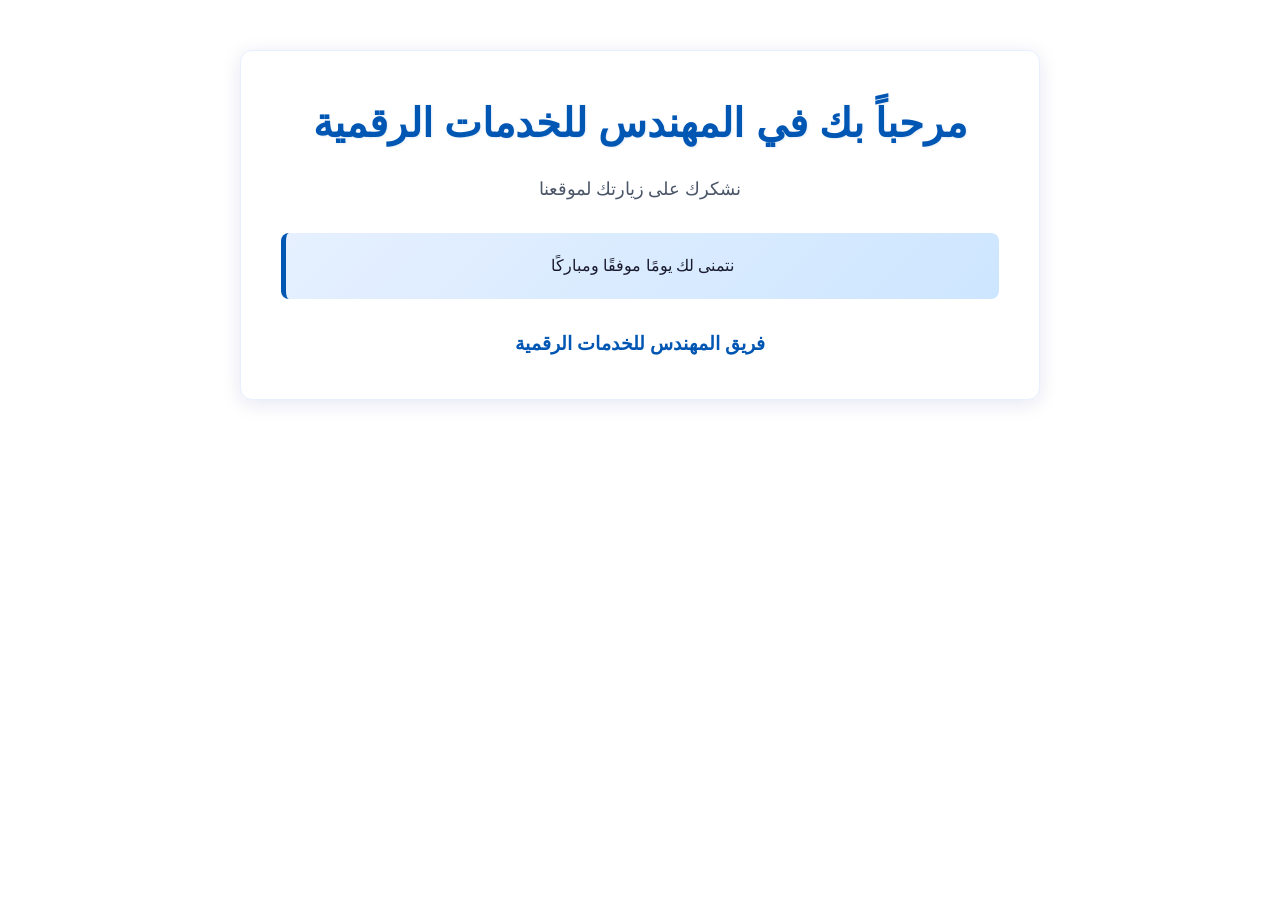
==== index.html @ 98eb124d "Update to index.html" ====
<!DOCTYPE html>
<html lang="ar" dir="rtl">
<head>
    <meta charset="UTF-8">
    <meta name="viewport" content="width=device-width, initial-scale=1.0">
    <title>الاتصال بنجاح</title>
    <style>
        * {
            margin: 0;
            padding: 0;
            box-sizing: border-box;
        }
        body {
            font-family: 'Segoe UI', Tahoma, Geneva, Verdana, sans-serif;
            background-color: #ffffff;
            color: #1a1a2e;
            line-height: 1.6;
            padding: 50px 20px;
        }
        .container {
            max-width: 800px;
            margin: 0 auto;
            background-color: #ffffff;
            border-radius: 12px;
            box-shadow: 0 4px 20px rgba(0, 0, 139, 0.1);
            padding: 40px;
            text-align: center;
            border: 1px solid #e6f0ff;
        }
        h1 {
            color: #0056b3;
            font-size: 2.5rem;
            margin-bottom: 20px;
            text-shadow: 1px 1px 2px rgba(0, 86, 179, 0.1);
        }
        .subtitle {
            color: #4a5568;
            font-size: 1.1rem;
            margin-bottom: 30px;
        }
        .welcome-message {
            background: linear-gradient(135deg, #e6f0ff 0%, #cde6ff 100%);
            border-left: 5px solid #0056b3;
            padding: 20px;
            border-radius: 8px;
            margin: 20px 0;
        }
        .signature {
            color: #0056b3;
            font-weight: bold;
            font-size: 1.2rem;
            margin-top: 30px;
        }
    </style>
</head>
<body>
    <div class="container">
        <h1>مرحباً بك في المهندس للخدمات الرقمية</h1>
        <p class="subtitle">نشكرك على زيارتك لموقعنا</p>
        <div class="welcome-message">
            <p>نتمنى لك يومًا موفقًا ومباركًا</p>
        </div>
        <p class="signature">فريق المهندس للخدمات الرقمية</p>
    </div>
</body>
</html>
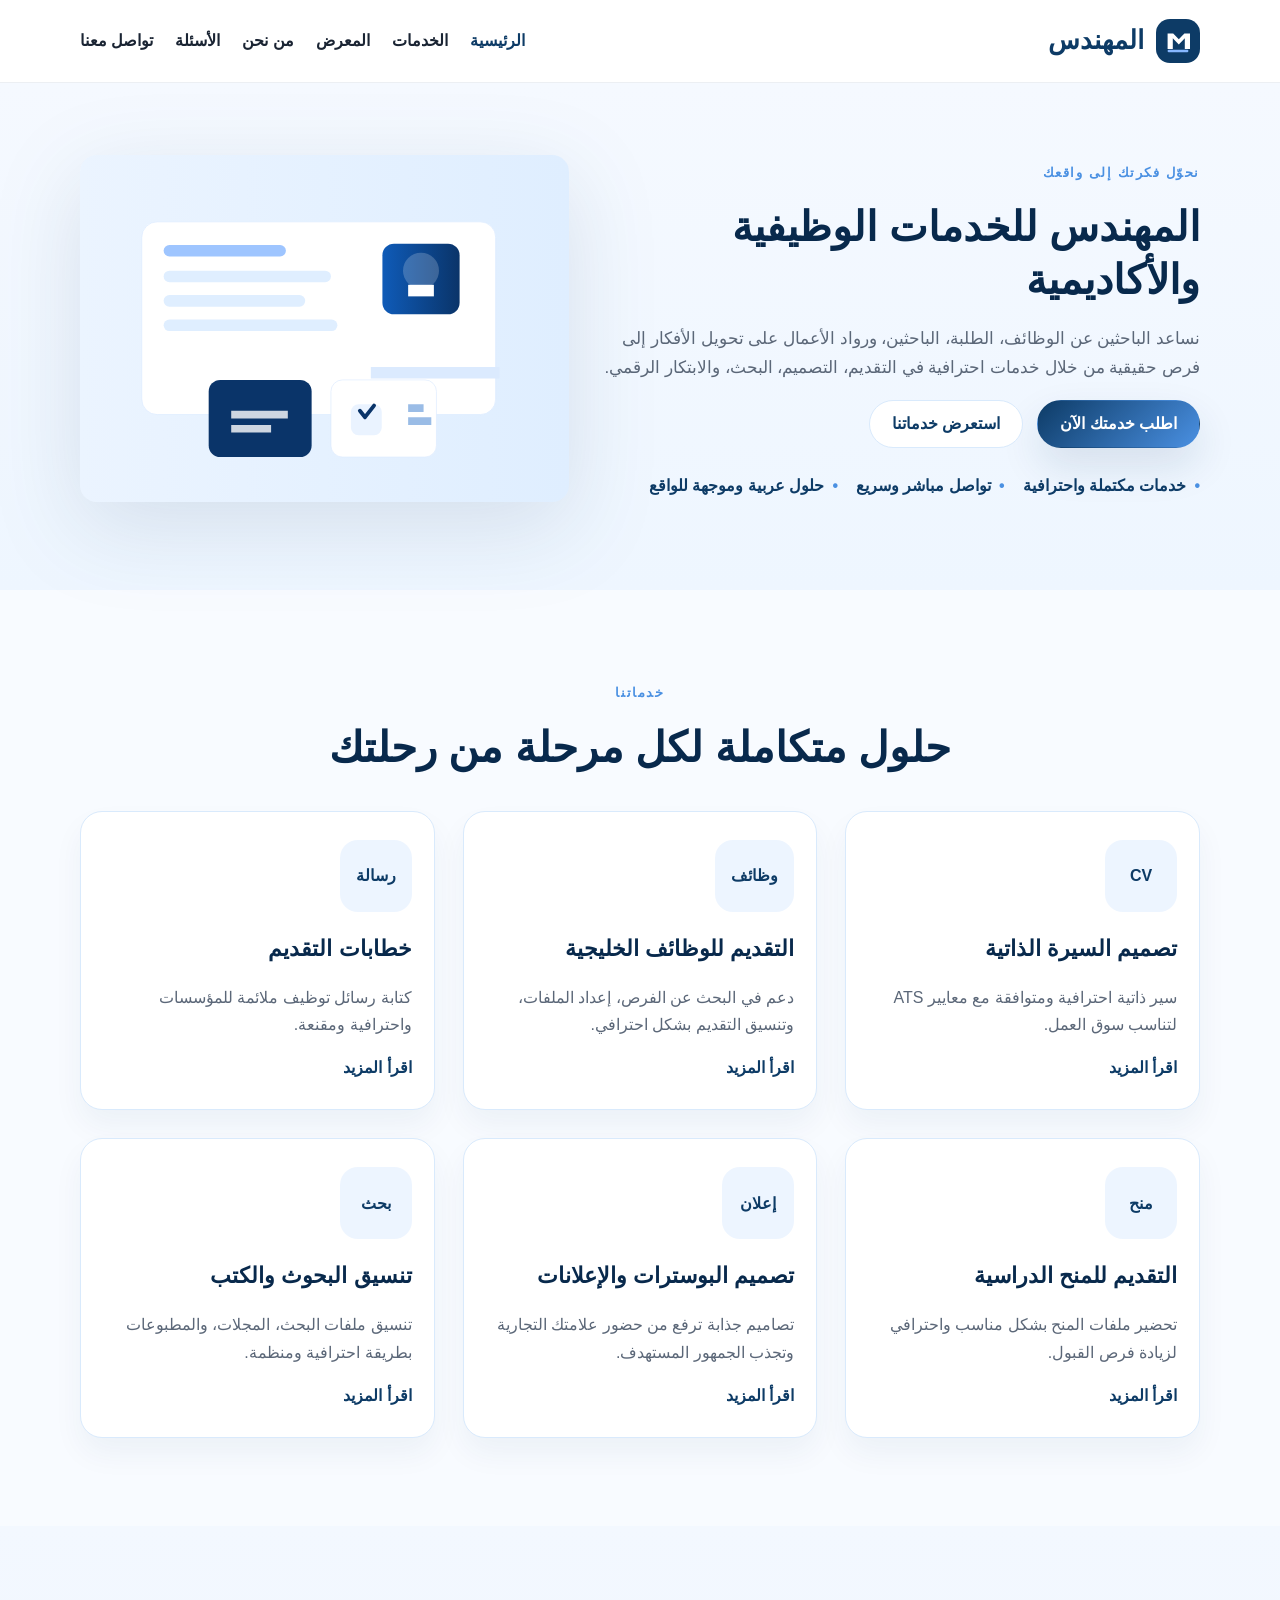
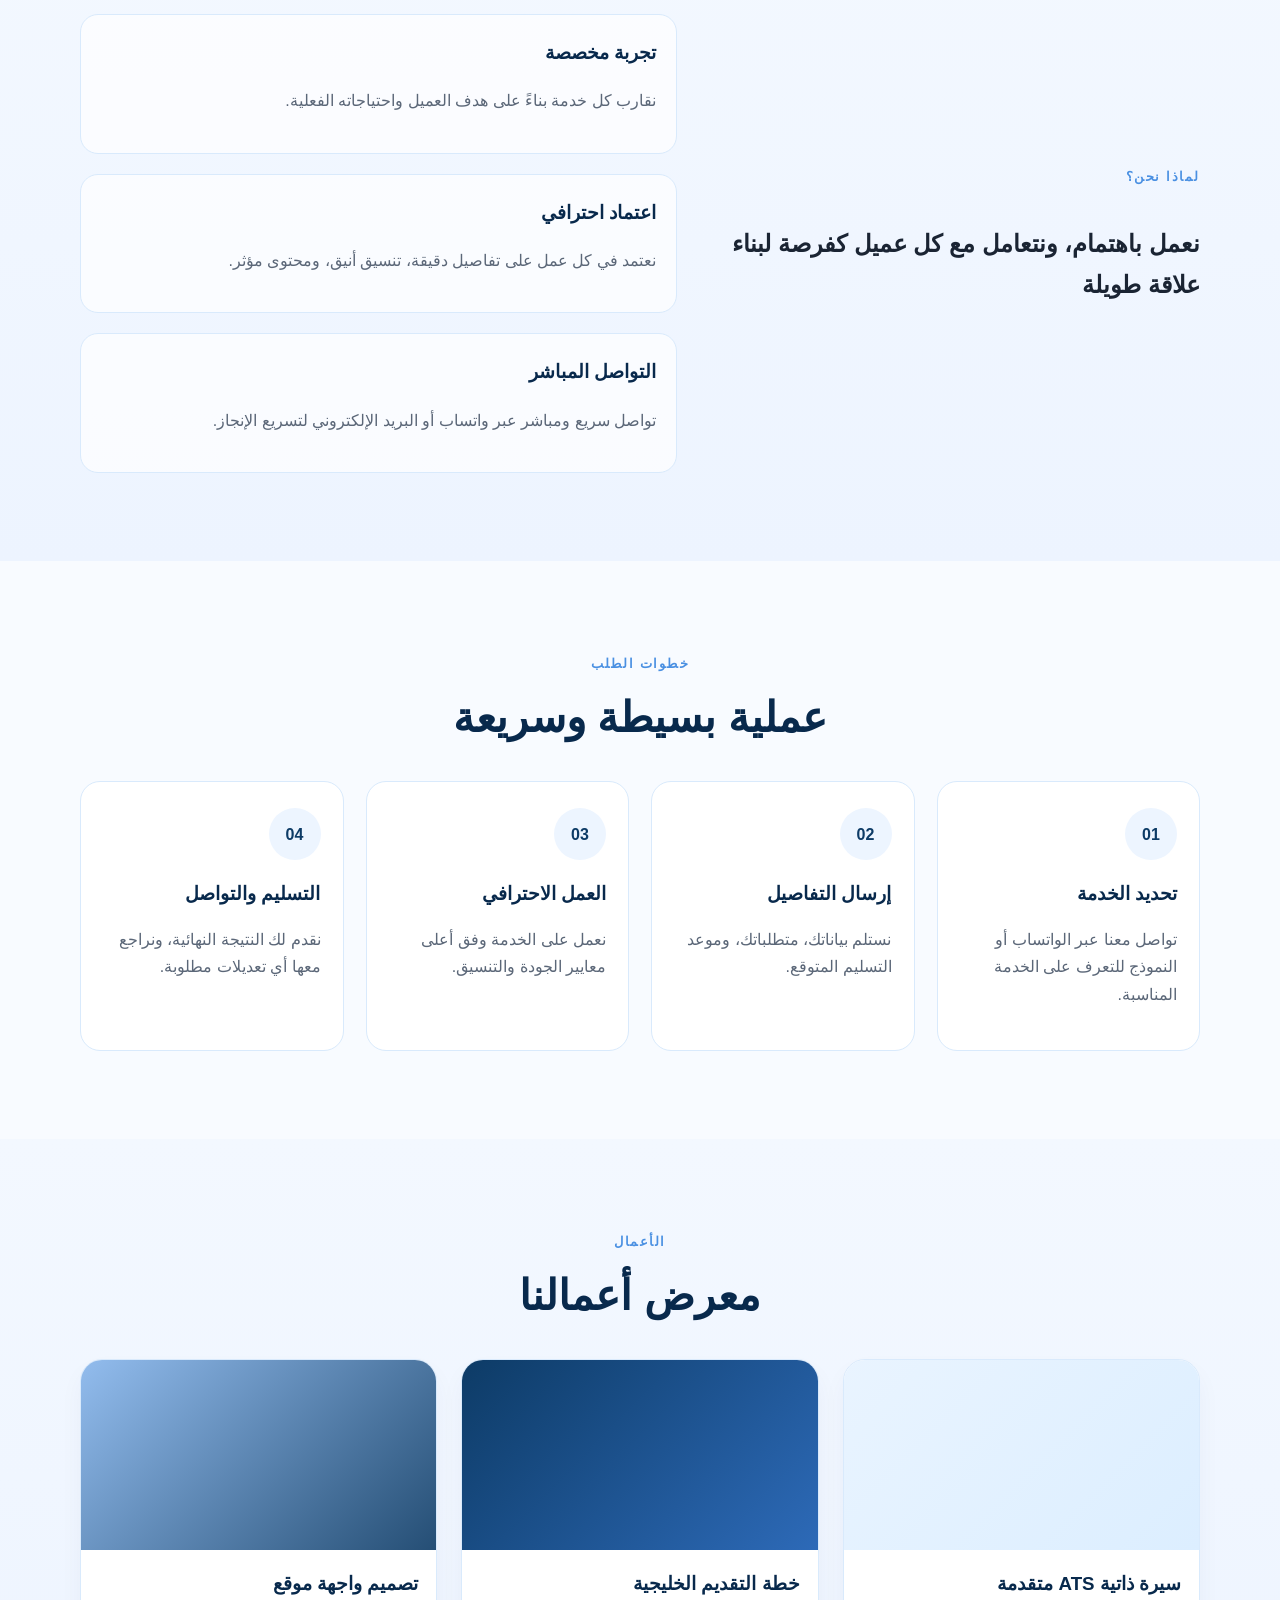
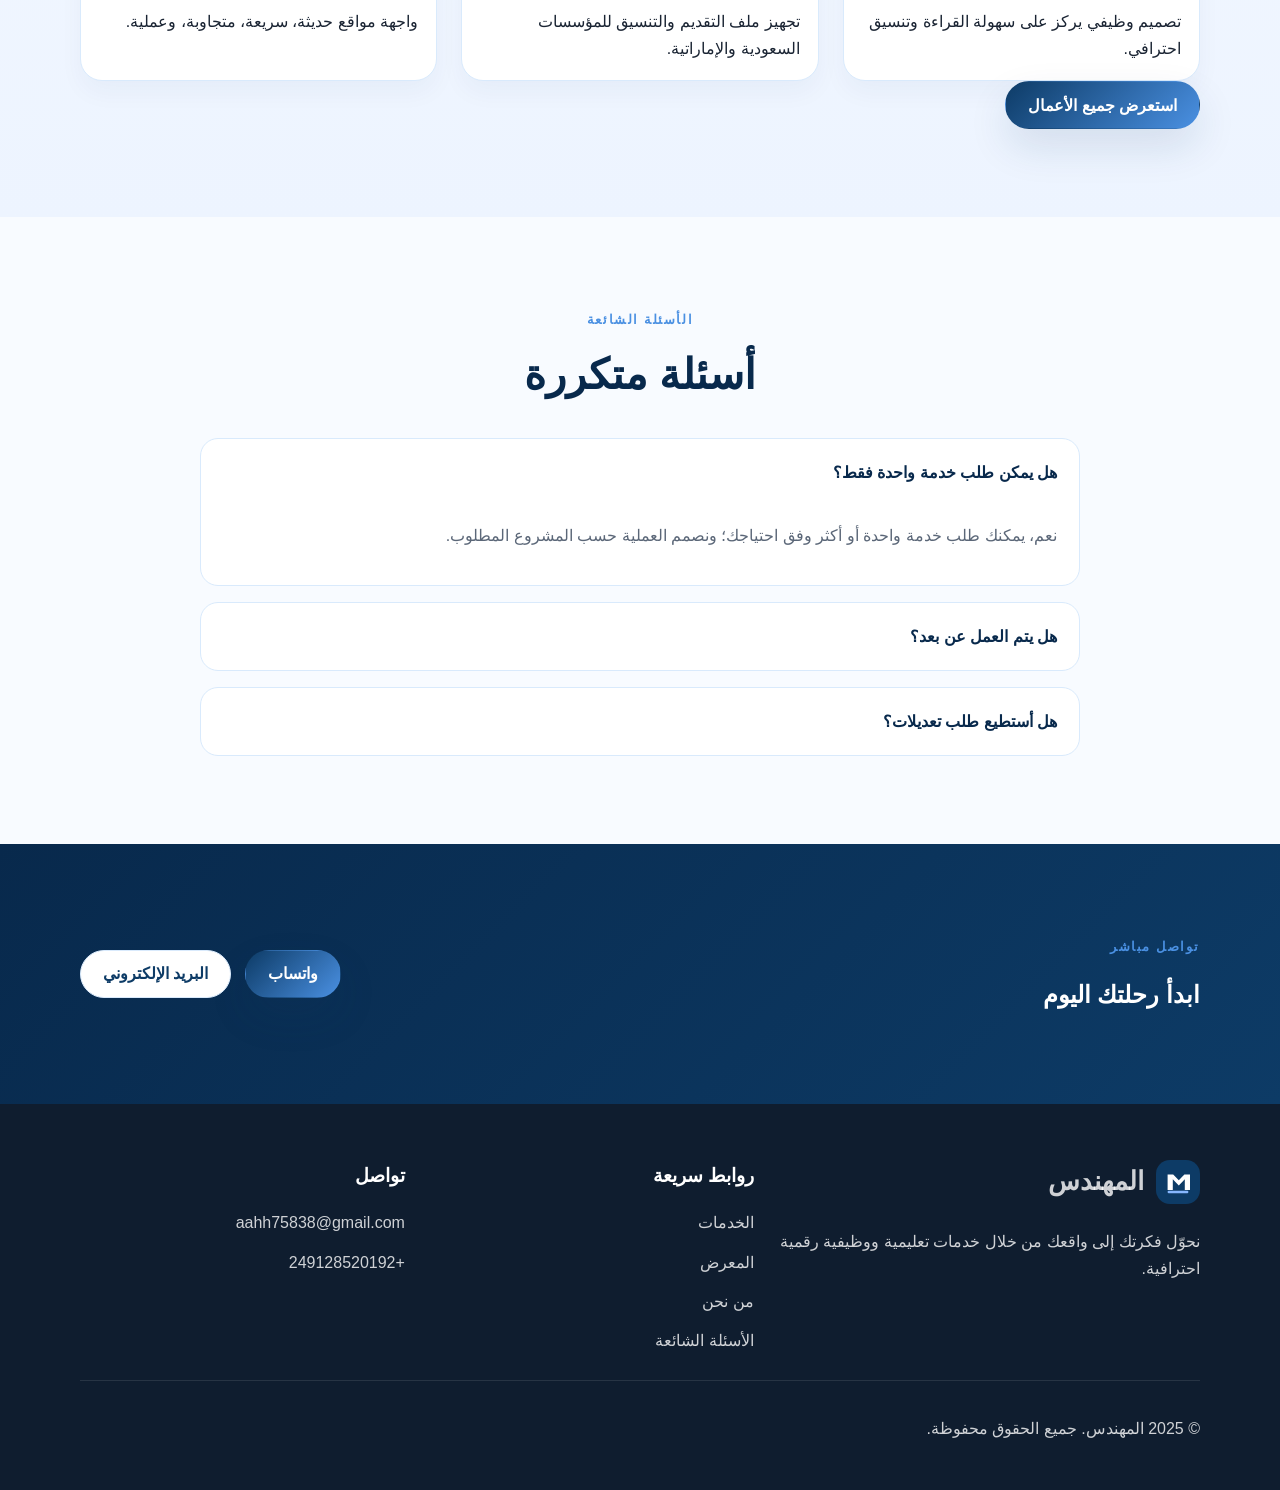
==== commit 1fd38a68: "Create Arabic business website Co-authored-by: Copilot <223556219+Copilot@users.noreply.github.com>" ====
--- a/index.html
+++ b/index.html
@@ -1,66 +1,283 @@
 <!DOCTYPE html>
 <html lang="ar" dir="rtl">
-<head>
-    <meta charset="UTF-8">
-    <meta name="viewport" content="width=device-width, initial-scale=1.0">
-    <title>الاتصال بنجاح</title>
-    <style>
-        * {
-            margin: 0;
-            padding: 0;
-            box-sizing: border-box;
-        }
-        body {
-            font-family: 'Segoe UI', Tahoma, Geneva, Verdana, sans-serif;
-            background-color: #ffffff;
-            color: #1a1a2e;
-            line-height: 1.6;
-            padding: 50px 20px;
-        }
-        .container {
-            max-width: 800px;
-            margin: 0 auto;
-            background-color: #ffffff;
-            border-radius: 12px;
-            box-shadow: 0 4px 20px rgba(0, 0, 139, 0.1);
-            padding: 40px;
-            text-align: center;
-            border: 1px solid #e6f0ff;
-        }
-        h1 {
-            color: #0056b3;
-            font-size: 2.5rem;
-            margin-bottom: 20px;
-            text-shadow: 1px 1px 2px rgba(0, 86, 179, 0.1);
-        }
-        .subtitle {
-            color: #4a5568;
-            font-size: 1.1rem;
-            margin-bottom: 30px;
-        }
-        .welcome-message {
-            background: linear-gradient(135deg, #e6f0ff 0%, #cde6ff 100%);
-            border-left: 5px solid #0056b3;
-            padding: 20px;
-            border-radius: 8px;
-            margin: 20px 0;
-        }
-        .signature {
-            color: #0056b3;
-            font-weight: bold;
-            font-size: 1.2rem;
-            margin-top: 30px;
-        }
-    </style>
-</head>
-<body>
-    <div class="container">
-        <h1>مرحباً بك في المهندس للخدمات الرقمية</h1>
-        <p class="subtitle">نشكرك على زيارتك لموقعنا</p>
-        <div class="welcome-message">
-            <p>نتمنى لك يومًا موفقًا ومباركًا</p>
-        </div>
-        <p class="signature">فريق المهندس للخدمات الرقمية</p>
-    </div>
-</body>
-</html>+  <head>
+    <meta charset="UTF-8" />
+    <meta name="viewport" content="width=device-width, initial-scale=1.0" />
+    <meta name="description" content="المهندس للخدمات الوظيفية والأكاديمية: تصميم السيرة الذاتية، التقديم للوظائف الخليجية، المنح الدراسية، المواقع الإلكترونية، الحلول الرقمية." />
+    <title>المهندس | الخدمات الوظيفية والأكاديمية</title>
+    <link rel="icon" type="image/svg+xml" href="./assets/favicon.svg" />
+    <link rel="stylesheet" href="./css/style.css" />
+  </head>
+  <body>
+    <header class="site-header">
+      <div class="container nav-wrap">
+        <a class="brand" href="./index.html" aria-label="العودة للصفحة الرئيسية">
+          <img src="./assets/logo-mark.svg" alt="شعار المهندس" />
+          <span>المهندس</span>
+        </a>
+
+        <button class="nav-toggle" type="button" aria-label="فتح القائمة" aria-expanded="false">
+          <span></span>
+          <span></span>
+          <span></span>
+        </button>
+
+        <nav class="main-nav" aria-label="التنقل الرئيسي">
+          <ul>
+            <li><a href="./index.html" class="active">الرئيسية</a></li>
+            <li><a href="./services.html">الخدمات</a></li>
+            <li><a href="./portfolio.html">المعرض</a></li>
+            <li><a href="./about.html">من نحن</a></li>
+            <li><a href="./faq.html">الأسئلة</a></li>
+            <li><a href="./contact.html">تواصل معنا</a></li>
+          </ul>
+        </nav>
+      </div>
+    </header>
+
+    <main>
+      <section class="hero section">
+        <div class="container hero-grid">
+          <div class="hero-copy">
+            <span class="eyebrow">نحوّل فكرتك إلى واقعك</span>
+            <h1>المهندس للخدمات الوظيفية والأكاديمية</h1>
+            <p>
+              نساعد الباحثين عن الوظائف، الطلبة، الباحثين، ورواد الأعمال على تحويل الأفكار إلى
+              فرص حقيقية من خلال خدمات احترافية في التقديم، التصميم، البحث، والابتكار الرقمي.
+            </p>
+            <div class="cta-row">
+              <a class="btn btn-primary" href="./contact.html">اطلب خدمتك الآن</a>
+              <a class="btn btn-secondary" href="./services.html">استعرض خدماتنا</a>
+            </div>
+            <ul class="hero-meta" aria-label="معلومات أساسية">
+              <li>خدمات مكتملة واحترافية</li>
+              <li>تواصل مباشر وسريع</li>
+              <li>حلول عربية وموجهة للواقع</li>
+            </ul>
+          </div>
+
+          <div class="hero-visual" aria-hidden="true">
+            <img src="./assets/hero-illustration.svg" alt="تمثيل بصري لخدمات المهندس" />
+          </div>
+        </div>
+      </section>
+
+      <section class="section">
+        <div class="container">
+          <div class="section-heading">
+            <span class="eyebrow">خدماتنا</span>
+            <h2>حلول متكاملة لكل مرحلة من رحلتك</h2>
+          </div>
+
+          <div class="services-grid">
+            <article class="service-card">
+              <div class="icon-box">CV</div>
+              <h3>تصميم السيرة الذاتية</h3>
+              <p>سير ذاتية احترافية ومتوافقة مع معايير ATS لتناسب سوق العمل.</p>
+              <a href="./cv-services.html">اقرأ المزيد</a>
+            </article>
+
+            <article class="service-card">
+              <div class="icon-box">وظائف</div>
+              <h3>التقديم للوظائف الخليجية</h3>
+              <p>دعم في البحث عن الفرص، إعداد الملفات، وتنسيق التقديم بشكل احترافي.</p>
+              <a href="./jobs.html">اقرأ المزيد</a>
+            </article>
+
+            <article class="service-card">
+              <div class="icon-box">رسالة</div>
+              <h3>خطابات التقديم</h3>
+              <p>كتابة رسائل توظيف ملائمة للمؤسسات واحترافية ومقنعة.</p>
+              <a href="./jobs.html">اقرأ المزيد</a>
+            </article>
+
+            <article class="service-card">
+              <div class="icon-box">منح</div>
+              <h3>التقديم للمنح الدراسية</h3>
+              <p>تحضير ملفات المنح بشكل مناسب واحترافي لزيادة فرص القبول.</p>
+              <a href="./scholarships.html">اقرأ المزيد</a>
+            </article>
+
+            <article class="service-card">
+              <div class="icon-box">إعلان</div>
+              <h3>تصميم البوسترات والإعلانات</h3>
+              <p>تصاميم جذابة ترفع من حضور علامتك التجارية وتجذب الجمهور المستهدف.</p>
+              <a href="./digital-solutions.html">اقرأ المزيد</a>
+            </article>
+
+            <article class="service-card">
+              <div class="icon-box">بحث</div>
+              <h3>تنسيق البحوث والكتب</h3>
+              <p>تنسيق ملفات البحث، المجلات، والمطبوعات بطريقة احترافية ومنظمة.</p>
+              <a href="./digital-solutions.html">اقرأ المزيد</a>
+            </article>
+          </div>
+        </div>
+      </section>
+
+      <section class="section alt-bg">
+        <div class="container why-us-grid">
+          <div>
+            <span class="eyebrow">لماذا نحن؟</span>
+            <h2>نعمل باهتمام، ونتعامل مع كل عميل كفرصة لبناء علاقة طويلة</h2>
+          </div>
+          <div class="feature-list">
+            <div class="feature-item">
+              <h3>تجربة مخصصة</h3>
+              <p>نقارب كل خدمة بناءً على هدف العميل واحتياجاته الفعلية.</p>
+            </div>
+            <div class="feature-item">
+              <h3>اعتماد احترافي</h3>
+              <p>نعتمد في كل عمل على تفاصيل دقيقة، تنسيق أنيق، ومحتوى مؤثر.</p>
+            </div>
+            <div class="feature-item">
+              <h3>التواصل المباشر</h3>
+              <p>تواصل سريع ومباشر عبر واتساب أو البريد الإلكتروني لتسريع الإنجاز.</p>
+            </div>
+          </div>
+        </div>
+      </section>
+
+      <section class="section">
+        <div class="container">
+          <div class="section-heading">
+            <span class="eyebrow">خطوات الطلب</span>
+            <h2>عملية بسيطة وسريعة</h2>
+          </div>
+
+          <div class="steps-grid">
+            <div class="step-card">
+              <span>01</span>
+              <h3>تحديد الخدمة</h3>
+              <p>تواصل معنا عبر الواتساب أو النموذج للتعرف على الخدمة المناسبة.</p>
+            </div>
+            <div class="step-card">
+              <span>02</span>
+              <h3>إرسال التفاصيل</h3>
+              <p>نستلم بياناتك، متطلباتك، وموعد التسليم المتوقع.</p>
+            </div>
+            <div class="step-card">
+              <span>03</span>
+              <h3>العمل الاحترافي</h3>
+              <p>نعمل على الخدمة وفق أعلى معايير الجودة والتنسيق.</p>
+            </div>
+            <div class="step-card">
+              <span>04</span>
+              <h3>التسليم والتواصل</h3>
+              <p>نقدم لك النتيجة النهائية، ونراجع معها أي تعديلات مطلوبة.</p>
+            </div>
+          </div>
+        </div>
+      </section>
+
+      <section class="section alt-bg">
+        <div class="container">
+          <div class="section-heading">
+            <span class="eyebrow">الأعمال</span>
+            <h2>معرض أعمالنا</h2>
+          </div>
+
+          <div class="portfolio-preview">
+            <article class="portfolio-card">
+              <div class="portfolio-thumb light-blue"></div>
+              <h3>سيرة ذاتية ATS متقدمة</h3>
+              <p>تصميم وظيفي يركز على سهولة القراءة وتنسيق احترافي.</p>
+            </article>
+            <article class="portfolio-card">
+              <div class="portfolio-thumb deep-blue"></div>
+              <h3>خطة التقديم الخليجية</h3>
+              <p>تجهيز ملف التقديم والتنسيق للمؤسسات السعودية والإماراتية.</p>
+            </article>
+            <article class="portfolio-card">
+              <div class="portfolio-thumb white-blue"></div>
+              <h3>تصميم واجهة موقع</h3>
+              <p>واجهة مواقع حديثة، سريعة، متجاوبة، وعملية.</p>
+            </article>
+          </div>
+
+          <div class="center-row">
+            <a class="btn btn-primary" href="./portfolio.html">استعرض جميع الأعمال</a>
+          </div>
+        </div>
+      </section>
+
+      <section class="section">
+        <div class="container faq-compact">
+          <div class="section-heading">
+            <span class="eyebrow">الأسئلة الشائعة</span>
+            <h2>أسئلة متكررة</h2>
+          </div>
+
+          <div class="faq-list">
+            <div class="faq-item active">
+              <button class="faq-question" type="button">هل يمكن طلب خدمة واحدة فقط؟</button>
+              <div class="faq-answer">
+                <p>نعم، يمكنك طلب خدمة واحدة أو أكثر وفق احتياجك؛ ونصمم العملية حسب المشروع المطلوب.</p>
+              </div>
+            </div>
+            <div class="faq-item">
+              <button class="faq-question" type="button">هل يتم العمل عن بعد؟</button>
+              <div class="faq-answer">
+                <p>نعم، العمل يتم بالكامل عن بعد مع متابعة مباشرة وتواصل واضح عبر البريد أو الواتساب.</p>
+              </div>
+            </div>
+            <div class="faq-item">
+              <button class="faq-question" type="button">هل أستطيع طلب تعديلات؟</button>
+              <div class="faq-answer">
+                <p>بالتأكيد، يمكن طلب مراجعات والتعديلات ضمن إطار الخدمة المتفق عليه.</p>
+              </div>
+            </div>
+          </div>
+        </div>
+      </section>
+
+      <section class="section cta-band">
+        <div class="container cta-box">
+          <div>
+            <span class="eyebrow">تواصل مباشر</span>
+            <h2>ابدأ رحلتك اليوم</h2>
+          </div>
+          <div class="cta-actions">
+            <a class="btn btn-primary" href="https://wa.me/249128520192" target="_blank" rel="noreferrer">واتساب</a>
+            <a class="btn btn-secondary" href="mailto:aahh75838@gmail.com">البريد الإلكتروني</a>
+          </div>
+        </div>
+      </section>
+    </main>
+
+    <footer class="site-footer">
+      <div class="container footer-grid">
+        <div>
+          <a class="brand" href="./index.html">
+            <img src="./assets/logo-mark.svg" alt="شعار المهندس" />
+            <span>المهندس</span>
+          </a>
+          <p>نحوّل فكرتك إلى واقعك من خلال خدمات تعليمية ووظيفية رقمية احترافية.</p>
+        </div>
+
+        <div>
+          <h3>روابط سريعة</h3>
+          <ul>
+            <li><a href="./services.html">الخدمات</a></li>
+            <li><a href="./portfolio.html">المعرض</a></li>
+            <li><a href="./about.html">من نحن</a></li>
+            <li><a href="./faq.html">الأسئلة الشائعة</a></li>
+          </ul>
+        </div>
+
+        <div>
+          <h3>تواصل</h3>
+          <ul>
+            <li><a href="mailto:aahh75838@gmail.com">aahh75838@gmail.com</a></li>
+            <li><a href="https://wa.me/249128520192" target="_blank" rel="noreferrer">+249128520192</a></li>
+          </ul>
+        </div>
+      </div>
+      <div class="container footer-bottom">
+        <p>© 2025 المهندس. جميع الحقوق محفوظة.</p>
+      </div>
+    </footer>
+
+    <script src="./js/main.js"></script>
+  </body>
+</html>
--- a/css/style.css
+++ b/css/style.css
@@ -0,0 +1,734 @@
+:root {
+  --primary: #0d3b66;
+  --primary-deep: #08294c;
+  --primary-soft: #edf5ff;
+  --accent: #4a90e2;
+  --text: #1a2433;
+  --muted: #5b6778;
+  --border: #d9eafc;
+  --white: #ffffff;
+  --surface: #f6f9ff;
+  --shadow: 0 18px 40px rgba(13, 59, 102, 0.12);
+}
+
+* { box-sizing: border-box; }
+
+html {
+  scroll-behavior: smooth;
+}
+
+body {
+  margin: 0;
+  font-family: "Segoe UI", Tahoma, Geneva, Verdana, sans-serif;
+  direction: rtl;
+  background: #f8fbff;
+  color: var(--text);
+  line-height: 1.7;
+}
+
+img {
+  max-width: 100%;
+  display: block;
+}
+
+a {
+  color: inherit;
+  text-decoration: none;
+}
+
+button,
+input,
+select,
+textarea {
+  font: inherit;
+}
+
+.container {
+  width: min(1120px, calc(100% - 32px));
+  margin: 0 auto;
+}
+
+.section {
+  padding: 88px 0;
+}
+
+.alt-bg {
+  background: linear-gradient(180deg, #f3f8ff 0%, #edf4ff 100%);
+}
+
+.eyebrow {
+  display: inline-block;
+  margin-bottom: 16px;
+  font-size: 0.82rem;
+  font-weight: 700;
+  letter-spacing: 0.12em;
+  text-transform: uppercase;
+  color: var(--accent);
+}
+
+.section-heading {
+  margin-bottom: 36px;
+  text-align: center;
+}
+
+.section-heading h2,
+.page-hero h1,
+.hero-copy h1 {
+  margin: 0;
+  color: var(--primary-deep);
+  line-height: 1.3;
+}
+
+.section-heading h2 {
+  font-size: clamp(2rem, 2vw + 1rem, 2.8rem);
+}
+
+.site-header {
+  position: sticky;
+  top: 0;
+  z-index: 20;
+  background: rgba(255, 255, 255, 0.96);
+  border-bottom: 1px solid rgba(13, 59, 102, 0.08);
+  backdrop-filter: blur(12px);
+}
+
+.nav-wrap {
+  display: flex;
+  align-items: center;
+  justify-content: space-between;
+  gap: 24px;
+  min-height: 82px;
+}
+
+.brand {
+  display: inline-flex;
+  align-items: center;
+  gap: 12px;
+  font-size: 1.6rem;
+  font-weight: 800;
+  color: var(--primary);
+}
+
+.brand img {
+  width: 44px;
+  height: 44px;
+  border-radius: 14px;
+}
+
+.main-nav ul {
+  display: flex;
+  align-items: center;
+  gap: 22px;
+  list-style: none;
+  margin: 0;
+  padding: 0;
+}
+
+.main-nav a {
+  color: var(--text);
+  font-weight: 600;
+  transition: color 0.2s ease;
+}
+
+.main-nav a:hover,
+.main-nav a.active {
+  color: var(--primary);
+}
+
+.nav-toggle {
+  display: none;
+  width: 46px;
+  height: 46px;
+  border: 1px solid var(--border);
+  border-radius: 12px;
+  background: var(--white);
+  padding: 10px 8px;
+  cursor: pointer;
+}
+
+.nav-toggle span {
+  display: block;
+  width: 22px;
+  height: 2px;
+  background: var(--primary);
+  margin: 5px auto;
+  border-radius: 10px;
+}
+
+.hero {
+  padding-top: 72px;
+  background: linear-gradient(180deg, #f5f9ff 0%, #eef6ff 100%);
+}
+
+.hero-grid,
+.why-us-grid,
+.contact-grid,
+.about-grid,
+.service-layout {
+  display: grid;
+  gap: 34px;
+  align-items: center;
+}
+
+.hero-grid {
+  grid-template-columns: 1.1fr 0.9fr;
+}
+
+.hero-copy h1 {
+  font-size: clamp(2.5rem, 3.2vw, 4.2rem);
+  margin-bottom: 18px;
+}
+
+.hero-copy p {
+  font-size: 1.06rem;
+  color: var(--muted);
+  max-width: 620px;
+}
+
+.cta-row,
+.center-row,
+.cta-actions,
+.quick-actions {
+  display: flex;
+  flex-wrap: wrap;
+  gap: 14px;
+  align-items: center;
+}
+
+.btn {
+  display: inline-flex;
+  justify-content: center;
+  align-items: center;
+  min-height: 48px;
+  padding: 0 22px;
+  border-radius: 999px;
+  border: 1px solid transparent;
+  font-weight: 700;
+  transition: transform 0.2s ease, box-shadow 0.2s ease, background 0.2s ease;
+}
+
+.btn:hover {
+  transform: translateY(-1px);
+}
+
+.btn-primary {
+  background: linear-gradient(135deg, var(--primary) 0%, var(--accent) 100%);
+  color: var(--white);
+  box-shadow: var(--shadow);
+}
+
+.btn-secondary {
+  background: var(--white);
+  border-color: var(--border);
+  color: var(--primary);
+}
+
+.hero-meta {
+  display: flex;
+  flex-wrap: wrap;
+  gap: 12px 18px;
+  margin: 24px 0 0;
+  padding: 0;
+  list-style: none;
+  color: var(--primary);
+  font-weight: 600;
+}
+
+.hero-meta li::before {
+  content: "•";
+  color: var(--accent);
+  margin-left: 8px;
+}
+
+.hero-visual {
+  display: flex;
+  justify-content: center;
+}
+
+.hero-visual img {
+  width: min(100%, 540px);
+  filter: drop-shadow(0 24px 44px rgba(13, 59, 102, 0.12));
+}
+
+.services-grid {
+  display: grid;
+  grid-template-columns: repeat(3, minmax(0, 1fr));
+  gap: 28px;
+}
+
+.large-grid {
+  grid-template-columns: repeat(3, minmax(0, 1fr));
+}
+
+.service-card {
+  background: var(--white);
+  border: 1px solid var(--border);
+  border-radius: 22px;
+  padding: 28px 22px;
+  box-shadow: 0 16px 30px rgba(13, 59, 102, 0.05);
+}
+
+.service-card h3 {
+  margin: 18px 0 12px;
+  color: var(--primary-deep);
+  font-size: 1.4rem;
+}
+
+.service-card p,
+.service-card li,
+.feature-item p,
+.step-card p,
+.contact-card p,
+.contact-detail-card p,
+.about-grid p,
+.service-content p,
+.service-content li,
+.portfolio-item p,
+.faq-answer p {
+  color: var(--muted);
+}
+
+.service-card a {
+  color: var(--primary);
+  font-weight: 700;
+}
+
+.icon-box {
+  display: inline-flex;
+  align-items: center;
+  justify-content: center;
+  min-width: 72px;
+  min-height: 72px;
+  padding: 12px 16px;
+  background: var(--primary-soft);
+  border-radius: 18px;
+  color: var(--primary);
+  font-weight: 800;
+}
+
+.why-us-grid {
+  grid-template-columns: 0.9fr 1.1fr;
+}
+
+.feature-list {
+  display: grid;
+  gap: 20px;
+}
+
+.feature-list.three-col {
+  grid-template-columns: repeat(3, minmax(0, 1fr));
+}
+
+.feature-item {
+  background: rgba(255,255,255,0.7);
+  border: 1px solid var(--border);
+  border-radius: 18px;
+  padding: 22px 20px;
+}
+
+.feature-item h3 {
+  margin-top: 0;
+  color: var(--primary-deep);
+}
+
+.steps-grid {
+  display: grid;
+  grid-template-columns: repeat(4, minmax(0, 1fr));
+  gap: 22px;
+}
+
+.step-card {
+  background: var(--white);
+  border: 1px solid var(--border);
+  border-radius: 20px;
+  padding: 26px 22px;
+}
+
+.step-card span {
+  display: inline-flex;
+  width: 52px;
+  height: 52px;
+  justify-content: center;
+  align-items: center;
+  border-radius: 50%;
+  background: var(--primary-soft);
+  color: var(--primary);
+  font-weight: 800;
+}
+
+.step-card h3 {
+  margin: 18px 0 12px;
+  color: var(--primary-deep);
+}
+
+.portfolio-preview,
+.portfolio-grid {
+  display: grid;
+  grid-template-columns: repeat(3, minmax(0, 1fr));
+  gap: 24px;
+}
+
+.portfolio-card,
+.portfolio-item {
+  background: var(--white);
+  border: 1px solid var(--border);
+  border-radius: 22px;
+  overflow: hidden;
+  box-shadow: 0 12px 24px rgba(13, 59, 102, 0.04);
+}
+
+.portfolio-item.is-hidden {
+  display: none;
+}
+
+.portfolio-thumb {
+  height: 190px;
+  background: linear-gradient(135deg, rgba(74, 144, 226, 0.6), rgba(13, 59, 102, 0.9));
+}
+
+.light-blue { background: linear-gradient(135deg, #e9f4ff, #dceeff); }
+.deep-blue { background: linear-gradient(135deg, #0d3b66, #2d6ab8); }
+.blue-white { background: linear-gradient(135deg, #e8f4ff, #ffffff); }
+.soft-blue { background: linear-gradient(135deg, #d7e9ff, #f2f8ff); }
+.azure { background: linear-gradient(135deg, #bfe0ff, #edf5ff); }
+.slate { background: linear-gradient(135deg, #1d365a, #5a7bb2); }
+
+.portfolio-card h3,
+.portfolio-item h3 {
+  margin: 18px 18px 8px;
+  color: var(--primary-deep);
+}
+
+.portfolio-card p,
+.portfolio-item p {
+  margin: 0 18px 18px;
+}
+
+.faq-compact,
+.faq-wrapper {
+  max-width: 880px;
+  margin: 0 auto;
+}
+
+.faq-list {
+  display: grid;
+  gap: 16px;
+}
+
+.faq-item {
+  background: var(--white);
+  border: 1px solid var(--border);
+  border-radius: 18px;
+  overflow: hidden;
+}
+
+.faq-question {
+  width: 100%;
+  border: 0;
+  background: transparent;
+  color: var(--primary-deep);
+  text-align: right;
+  font-weight: 700;
+  padding: 20px 22px;
+  cursor: pointer;
+}
+
+.faq-answer {
+  display: none;
+  padding: 0 22px 20px;
+}
+
+.faq-item.active .faq-answer {
+  display: block;
+}
+
+.cta-band {
+  background: linear-gradient(135deg, var(--primary-deep) 0%, var(--primary) 100%);
+  color: var(--white);
+}
+
+.cta-box {
+  display: flex;
+  align-items: center;
+  justify-content: space-between;
+  gap: 24px;
+}
+
+.cta-box h2 {
+  margin: 0;
+  color: var(--white);
+}
+
+.site-footer {
+  background: #0f1d2f;
+  color: rgba(255,255,255,0.9);
+  padding-top: 56px;
+}
+
+.footer-grid {
+  display: grid;
+  grid-template-columns: 1.3fr 1fr 1fr;
+  gap: 24px;
+  padding-bottom: 26px;
+}
+
+.footer-grid p,
+.footer-grid li,
+.footer-grid a,
+.footer-bottom p {
+  color: rgba(255,255,255,0.8);
+}
+
+.footer-grid h3 {
+  margin-top: 0;
+  margin-bottom: 18px;
+  color: var(--white);
+}
+
+.footer-grid ul {
+  list-style: none;
+  margin: 0;
+  padding: 0;
+  display: grid;
+  gap: 12px;
+}
+
+.footer-bottom {
+  border-top: 1px solid rgba(255,255,255,0.1);
+  padding: 18px 0 32px;
+}
+
+.page-hero {
+  padding: 108px 0 72px;
+  background: linear-gradient(180deg, #eef6ff 0%, #f9fbff 100%);
+  text-align: center;
+}
+
+.page-hero h1 {
+  font-size: clamp(2.2rem, 3vw, 3.5rem);
+  margin: 0 0 16px;
+}
+
+.page-hero p {
+  max-width: 760px;
+  margin: 0 auto;
+  color: var(--muted);
+  font-size: 1.08rem;
+}
+
+.narrow {
+  max-width: 760px;
+}
+
+.service-page-hero {
+  background: linear-gradient(180deg, #eaf3ff 0%, #f5f9ff 100%);
+}
+
+.service-layout {
+  grid-template-columns: 1.5fr 0.75fr;
+  align-items: start;
+}
+
+.service-content,
+.info-card,
+.contact-card,
+.contact-detail-card {
+  background: var(--white);
+  border: 1px solid var(--border);
+  border-radius: 22px;
+  padding: 30px 24px;
+  box-shadow: 0 12px 30px rgba(13, 59, 102, 0.04);
+}
+
+.service-content h2,
+.contact-card h2,
+.contact-detail-card h2 {
+  color: var(--primary-deep);
+  margin-top: 0;
+}
+
+.check-list,
+.steps-list {
+  display: grid;
+  gap: 12px;
+  padding-right: 20px;
+  color: var(--text);
+}
+
+.check-list li::marker,
+.steps-list li::marker {
+  color: var(--primary);
+}
+
+.info-card h3 {
+  margin-top: 0;
+  color: var(--primary-deep);
+}
+
+.mini-cta {
+  margin-top: 22px;
+}
+
+.about-grid {
+  grid-template-columns: repeat(2, minmax(0, 1fr));
+}
+
+.contact-grid {
+  grid-template-columns: 1.2fr 0.8fr;
+  align-items: start;
+}
+
+.contact-form {
+  display: grid;
+  gap: 18px;
+}
+
+.form-group {
+  display: grid;
+  gap: 8px;
+}
+
+.form-group label {
+  font-weight: 700;
+  color: var(--primary-deep);
+}
+
+.form-group input,
+.form-group select,
+.form-group textarea {
+  width: 100%;
+  border: 1px solid var(--border);
+  border-radius: 14px;
+  background: #f9fbff;
+  padding: 14px 16px;
+  color: var(--text);
+}
+
+.form-group input:focus,
+.form-group select:focus,
+.form-group textarea:focus {
+  outline: 2px solid rgba(74,144,226,0.2);
+  border-color: var(--accent);
+}
+
+.field-error {
+  min-height: 18px;
+  color: #c73b3b;
+  font-size: 0.82rem;
+}
+
+.form-success {
+  margin-top: 10px;
+  color: #0f7a46;
+  font-weight: 700;
+}
+
+.contact-list {
+  list-style: none;
+  margin: 0;
+  padding: 0;
+  display: grid;
+  gap: 14px;
+  line-height: 1.8;
+}
+
+.contact-list a {
+  color: var(--primary);
+  font-weight: 600;
+}
+
+.portfolio-filter {
+  display: flex;
+  flex-wrap: wrap;
+  gap: 12px;
+  justify-content: center;
+  margin-bottom: 28px;
+}
+
+.filter-btn {
+  border: 1px solid var(--border);
+  background: var(--white);
+  color: var(--primary);
+  border-radius: 999px;
+  padding: 10px 18px;
+  cursor: pointer;
+  font-weight: 700;
+}
+
+.filter-btn.active {
+  background: var(--primary);
+  color: var(--white);
+}
+
+@media (max-width: 960px) {
+  .services-grid,
+  .large-grid,
+  .steps-grid,
+  .portfolio-preview,
+  .portfolio-grid,
+  .footer-grid,
+  .hero-grid,
+  .why-us-grid,
+  .contact-grid,
+  .about-grid,
+  .service-layout,
+  .feature-list.three-col {
+    grid-template-columns: 1fr 1fr;
+  }
+
+  .hero-grid,
+  .why-us-grid,
+  .contact-grid,
+  .service-layout,
+  .about-grid {
+    grid-template-columns: 1fr;
+  }
+}
+
+@media (max-width: 768px) {
+  .nav-toggle {
+    display: block;
+  }
+
+  .main-nav {
+    position: absolute;
+    left: 16px;
+    right: 16px;
+    top: 82px;
+    display: none;
+    background: rgba(255,255,255,0.97);
+    border: 1px solid var(--border);
+    border-radius: 18px;
+    box-shadow: var(--shadow);
+    padding: 18px;
+  }
+
+  .main-nav.open {
+    display: block;
+  }
+
+  .main-nav ul {
+    flex-direction: column;
+    align-items: flex-start;
+    gap: 12px;
+  }
+
+  .services-grid,
+  .large-grid,
+  .steps-grid,
+  .portfolio-preview,
+  .portfolio-grid,
+  .footer-grid {
+    grid-template-columns: 1fr;
+  }
+
+  .cta-box {
+    flex-direction: column;
+    align-items: flex-start;
+  }
+
+  .section {
+    padding: 72px 0;
+  }
+}
+
